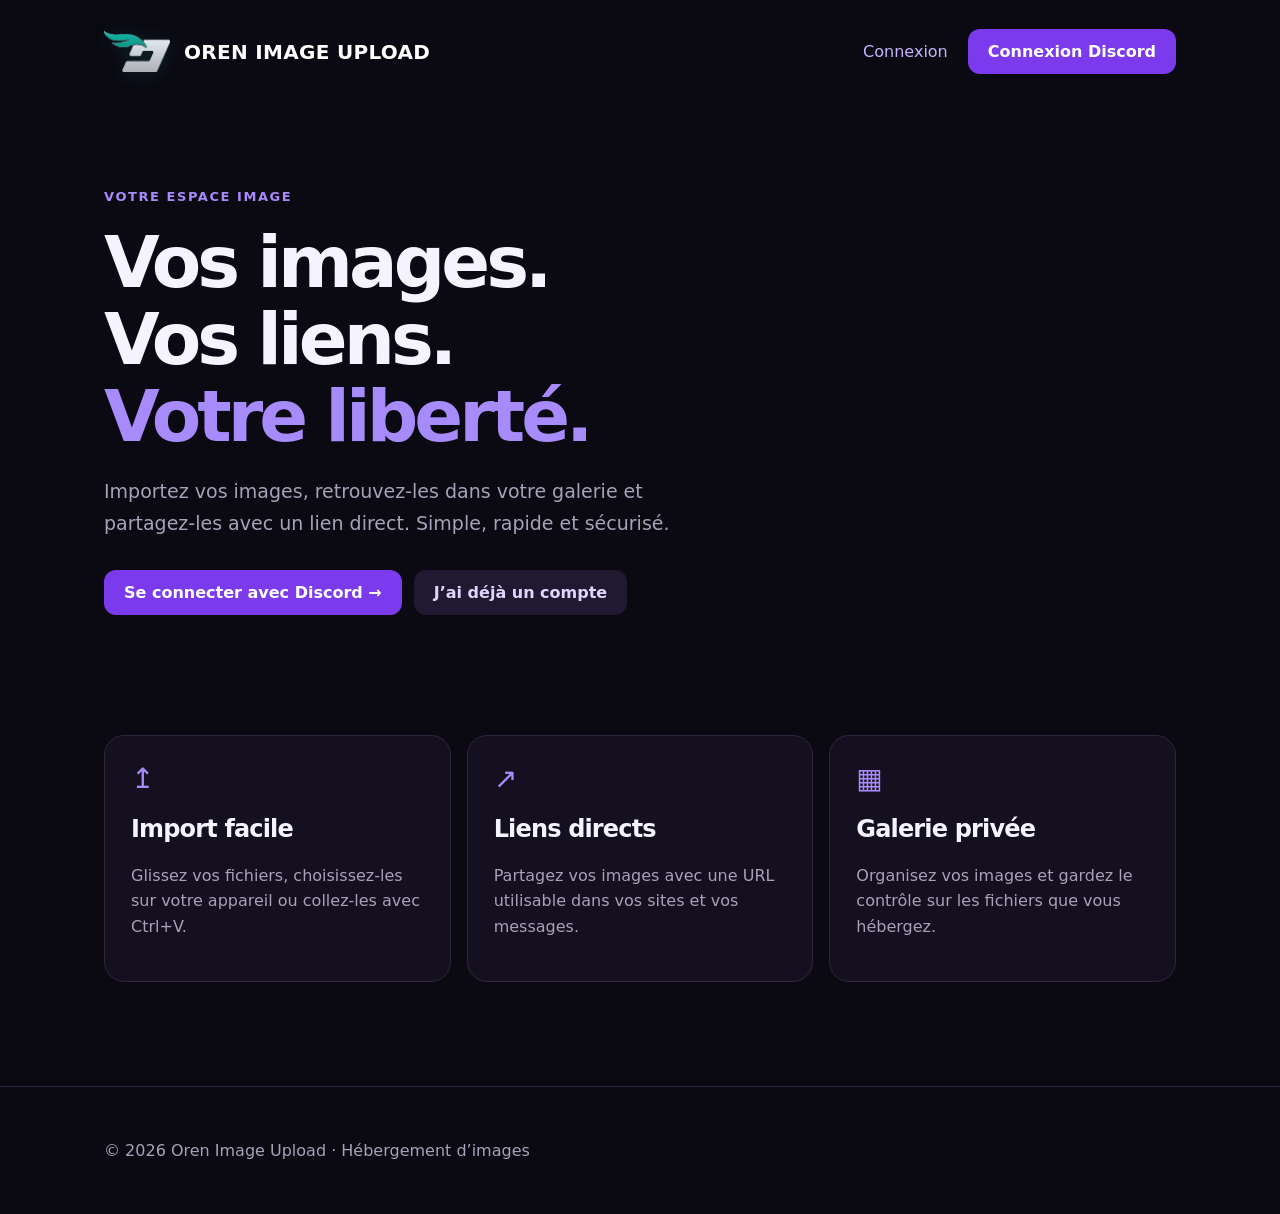
==== index.html @ ed7899fa "Add files via upload" ====
<!doctype html><html lang="fr"><head><meta charset="utf-8"><meta name="viewport" content="width=device-width,initial-scale=1"><meta name="theme-color" content="#0b0912"><link rel="icon" href="assets/favicon.png"><link rel="stylesheet" href="css/style.css"><title>Accueil — Oren Image Upload</title></head><body><div class="shell"><header><a class="brand" href="index.html"><img src="assets/oren-logo.png" alt="">OREN IMAGE UPLOAD</a><nav><a href="login.html">Connexion</a><a class="btn" href="login.html">Connexion Discord</a></nav></header><main><section class="hero"><div class="eyebrow">Votre espace image</div><h1>Vos images.<br>Vos liens.<br><span style="color:#a78bfa">Votre liberté.</span></h1><p class="muted">Importez vos images, retrouvez-les dans votre galerie et partagez-les avec un lien direct. Simple, rapide et sécurisé.</p><div class="actions"><a class="btn" href="login.html">Se connecter avec Discord →</a><a class="btn secondary" href="login.html">J’ai déjà un compte</a></div></section><section class="cards"><article class="card"><div class="symbol">↥</div><h2>Import facile</h2><p>Glissez vos fichiers, choisissez-les sur votre appareil ou collez-les avec Ctrl+V.</p></article><article class="card"><div class="symbol">↗</div><h2>Liens directs</h2><p>Partagez vos images avec une URL utilisable dans vos sites et vos messages.</p></article><article class="card"><div class="symbol">▦</div><h2>Galerie privée</h2><p>Organisez vos images et gardez le contrôle sur les fichiers que vous hébergez.</p></article></section></main></div><footer><div class="shell">© 2026 Oren Image Upload · Hébergement d’images</div></footer></body></html>
---- css/style.css ----
*{box-sizing:border-box}body{margin:0;background:#0b0912;color:#f5f3ff;font-family:Inter,system-ui,Arial,sans-serif}a{color:#c4b5fd;text-decoration:none}.shell{max-width:1120px;margin:auto;padding:24px}header{display:flex;justify-content:space-between;align-items:center;gap:20px}.brand{display:flex;align-items:center;gap:12px;font-weight:850;font-size:20px;color:white}.brand img{width:42px}nav{display:flex;gap:20px;align-items:center}.btn{display:inline-block;background:#7c3aed;color:white;border:0;border-radius:12px;padding:13px 20px;font:inherit;font-weight:650;cursor:pointer}.btn.secondary{background:#211831;color:#ddd6fe}.hero{padding:110px 0 85px;max-width:740px}.eyebrow{color:#a78bfa;font-weight:750;letter-spacing:.12em;text-transform:uppercase;font-size:13px}h1{font-size:clamp(40px,7vw,72px);letter-spacing:-.055em;line-height:1.07;margin:20px 0}h2{letter-spacing:-.035em}.muted{color:#a8a1b9;line-height:1.7}.hero p{font-size:19px;max-width:580px}.actions{display:flex;gap:12px;margin-top:30px;flex-wrap:wrap}.cards{display:grid;grid-template-columns:repeat(3,1fr);gap:16px;margin:35px 0 80px}.card,.panel{background:#151020;border:1px solid #30243f;border-radius:20px;padding:26px}.card .symbol{font-size:28px;color:#a78bfa}.card p{color:#a8a1b9;line-height:1.6}.auth{max-width:450px;margin:70px auto}.auth h1{font-size:36px}.field{display:block;margin:18px 0}.field span{display:block;margin-bottom:8px;color:#ddd6fe}.field input{width:100%;background:#0d0a15;border:1px solid #433551;border-radius:10px;color:white;padding:13px;font:inherit}.auth button{width:100%}.notice{margin-top:14px;color:#fbbf24}.drop{border:2px dashed #6d28d9;text-align:center;padding:55px 18px;border-radius:18px;background:#1b122c;cursor:pointer}.drop input{display:none}.gallery{display:grid;grid-template-columns:repeat(auto-fill,minmax(200px,1fr));gap:18px;margin-top:22px}.gallery img{width:100%;height:155px;object-fit:cover;border-radius:10px}.gallery .card{padding:12px}.small{font-size:13px}.tools{display:flex;gap:8px;flex-wrap:wrap;margin-top:10px}footer{border-top:1px solid #30243f;padding:30px 0;color:#a8a1b9}@media(max-width:700px){.cards{grid-template-columns:1fr}.hero{padding:65px 0}nav{gap:10px;font-size:14px}.shell{padding:18px}}
/* Identité Oren Image Upload — logo officiel */
.brand img{width:66px;height:55px;object-fit:contain;flex-shrink:0;filter:drop-shadow(0 2px 9px rgba(18,178,159,.16))}
.brand{gap:14px;letter-spacing:.015em}
@media(max-width:600px){.brand img{width:48px;height:44px}.brand{font-size:15px;gap:7px}header nav{gap:9px}}

.discord{background:#5865f2;width:100%;margin-top:20px}.discord:hover{background:#4752c4}
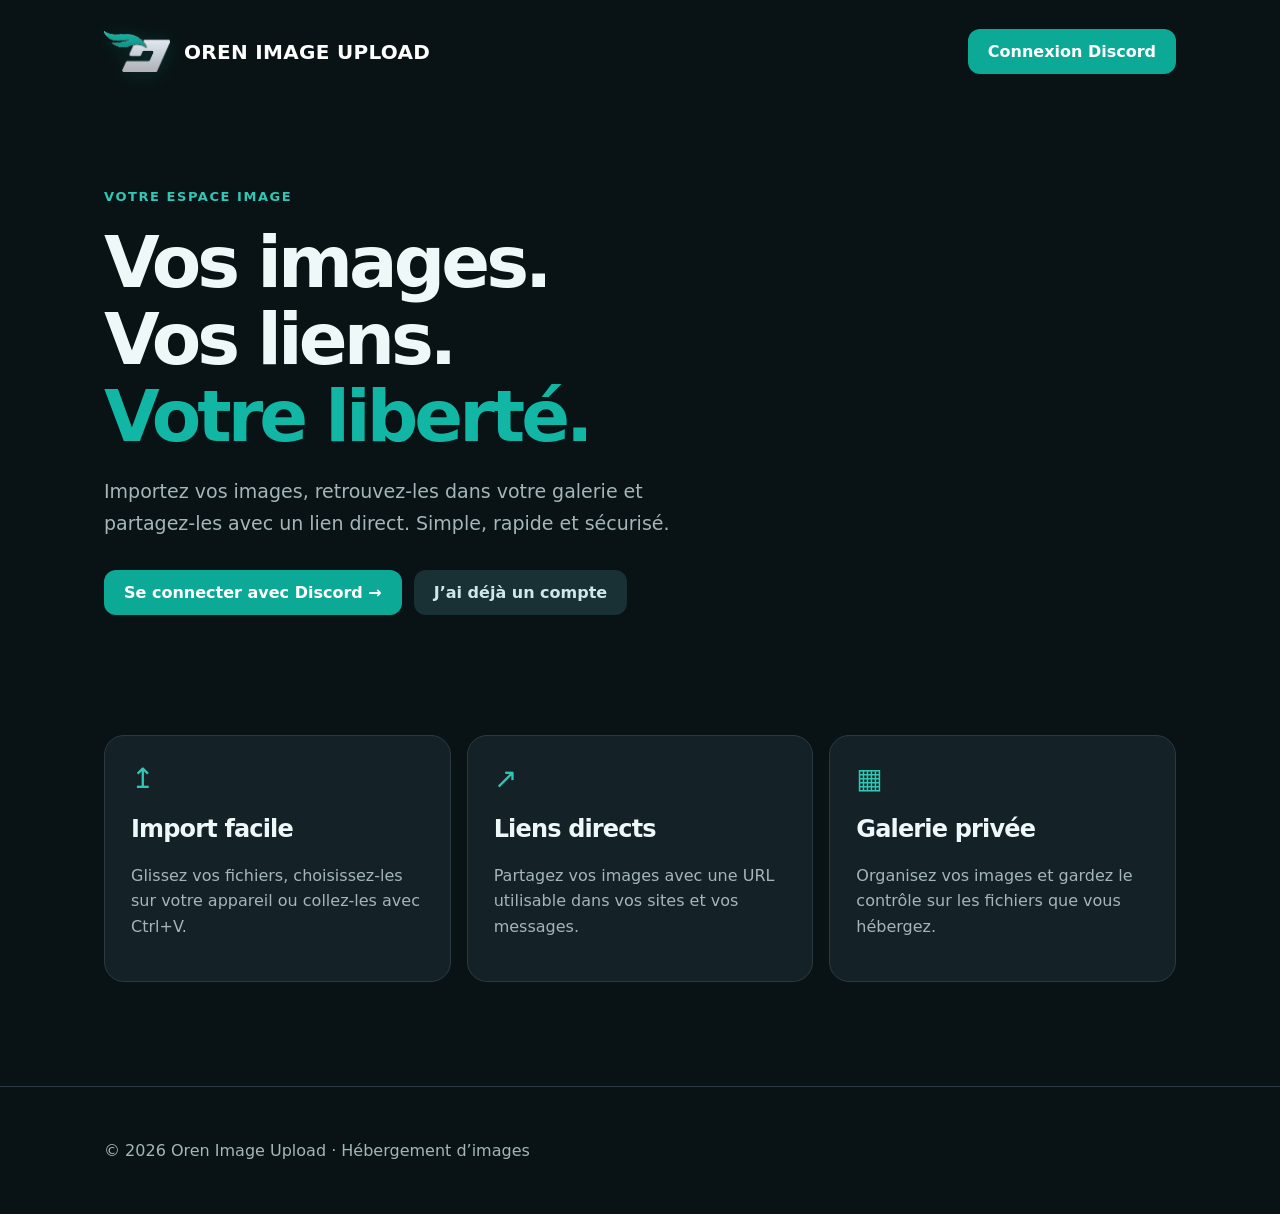
==== commit 798eaaf8: "Add files via upload" ====
--- a/index.html
+++ b/index.html
@@ -1 +1 @@
-<!doctype html><html lang="fr"><head><meta charset="utf-8"><meta name="viewport" content="width=device-width,initial-scale=1"><meta name="theme-color" content="#0b0912"><link rel="icon" href="assets/favicon.png"><link rel="stylesheet" href="css/style.css"><title>Accueil — Oren Image Upload</title></head><body><div class="shell"><header><a class="brand" href="index.html"><img src="assets/oren-logo.png" alt="">OREN IMAGE UPLOAD</a><nav><a href="login.html">Connexion</a><a class="btn" href="login.html">Connexion Discord</a></nav></header><main><section class="hero"><div class="eyebrow">Votre espace image</div><h1>Vos images.<br>Vos liens.<br><span style="color:#a78bfa">Votre liberté.</span></h1><p class="muted">Importez vos images, retrouvez-les dans votre galerie et partagez-les avec un lien direct. Simple, rapide et sécurisé.</p><div class="actions"><a class="btn" href="login.html">Se connecter avec Discord →</a><a class="btn secondary" href="login.html">J’ai déjà un compte</a></div></section><section class="cards"><article class="card"><div class="symbol">↥</div><h2>Import facile</h2><p>Glissez vos fichiers, choisissez-les sur votre appareil ou collez-les avec Ctrl+V.</p></article><article class="card"><div class="symbol">↗</div><h2>Liens directs</h2><p>Partagez vos images avec une URL utilisable dans vos sites et vos messages.</p></article><article class="card"><div class="symbol">▦</div><h2>Galerie privée</h2><p>Organisez vos images et gardez le contrôle sur les fichiers que vous hébergez.</p></article></section></main></div><footer><div class="shell">© 2026 Oren Image Upload · Hébergement d’images</div></footer></body></html>+<!doctype html><html lang="fr"><head><meta charset="utf-8"><meta name="viewport" content="width=device-width,initial-scale=1"><meta name="theme-color" content="#0b0912"><link rel="icon" href="assets/favicon.png"><link rel="stylesheet" href="css/style.css"><title>Accueil — Oren Image Upload</title></head><body><div class="shell"><header><a class="brand" href="index.html"><img src="assets/oren-logo.png" alt="">OREN IMAGE UPLOAD</a><nav><a class="btn" href="login.html">Connexion Discord</a></nav></header><main><section class="hero"><div class="eyebrow">Votre espace image</div><h1>Vos images.<br>Vos liens.<br><span style="color:#11B6A4">Votre liberté.</span></h1><p class="muted">Importez vos images, retrouvez-les dans votre galerie et partagez-les avec un lien direct. Simple, rapide et sécurisé.</p><div class="actions"><a class="btn" href="login.html">Se connecter avec Discord →</a><a class="btn secondary" href="login.html">J’ai déjà un compte</a></div></section><section class="cards"><article class="card"><div class="symbol">↥</div><h2>Import facile</h2><p>Glissez vos fichiers, choisissez-les sur votre appareil ou collez-les avec Ctrl+V.</p></article><article class="card"><div class="symbol">↗</div><h2>Liens directs</h2><p>Partagez vos images avec une URL utilisable dans vos sites et vos messages.</p></article><article class="card"><div class="symbol">▦</div><h2>Galerie privée</h2><p>Organisez vos images et gardez le contrôle sur les fichiers que vous hébergez.</p></article></section></main></div><footer><div class="shell">© 2026 Oren Image Upload · Hébergement d’images</div></footer></body></html>
--- a/css/style.css
+++ b/css/style.css
@@ -1,7 +1,13 @@
-*{box-sizing:border-box}body{margin:0;background:#0b0912;color:#f5f3ff;font-family:Inter,system-ui,Arial,sans-serif}a{color:#c4b5fd;text-decoration:none}.shell{max-width:1120px;margin:auto;padding:24px}header{display:flex;justify-content:space-between;align-items:center;gap:20px}.brand{display:flex;align-items:center;gap:12px;font-weight:850;font-size:20px;color:white}.brand img{width:42px}nav{display:flex;gap:20px;align-items:center}.btn{display:inline-block;background:#7c3aed;color:white;border:0;border-radius:12px;padding:13px 20px;font:inherit;font-weight:650;cursor:pointer}.btn.secondary{background:#211831;color:#ddd6fe}.hero{padding:110px 0 85px;max-width:740px}.eyebrow{color:#a78bfa;font-weight:750;letter-spacing:.12em;text-transform:uppercase;font-size:13px}h1{font-size:clamp(40px,7vw,72px);letter-spacing:-.055em;line-height:1.07;margin:20px 0}h2{letter-spacing:-.035em}.muted{color:#a8a1b9;line-height:1.7}.hero p{font-size:19px;max-width:580px}.actions{display:flex;gap:12px;margin-top:30px;flex-wrap:wrap}.cards{display:grid;grid-template-columns:repeat(3,1fr);gap:16px;margin:35px 0 80px}.card,.panel{background:#151020;border:1px solid #30243f;border-radius:20px;padding:26px}.card .symbol{font-size:28px;color:#a78bfa}.card p{color:#a8a1b9;line-height:1.6}.auth{max-width:450px;margin:70px auto}.auth h1{font-size:36px}.field{display:block;margin:18px 0}.field span{display:block;margin-bottom:8px;color:#ddd6fe}.field input{width:100%;background:#0d0a15;border:1px solid #433551;border-radius:10px;color:white;padding:13px;font:inherit}.auth button{width:100%}.notice{margin-top:14px;color:#fbbf24}.drop{border:2px dashed #6d28d9;text-align:center;padding:55px 18px;border-radius:18px;background:#1b122c;cursor:pointer}.drop input{display:none}.gallery{display:grid;grid-template-columns:repeat(auto-fill,minmax(200px,1fr));gap:18px;margin-top:22px}.gallery img{width:100%;height:155px;object-fit:cover;border-radius:10px}.gallery .card{padding:12px}.small{font-size:13px}.tools{display:flex;gap:8px;flex-wrap:wrap;margin-top:10px}footer{border-top:1px solid #30243f;padding:30px 0;color:#a8a1b9}@media(max-width:700px){.cards{grid-template-columns:1fr}.hero{padding:65px 0}nav{gap:10px;font-size:14px}.shell{padding:18px}}
+*{box-sizing:border-box}body{margin:0;background:#091315;color:#eff8f8;font-family:Inter,system-ui,Arial,sans-serif}a{color:#8be0d4;text-decoration:none}.shell{max-width:1120px;margin:auto;padding:24px}header{display:flex;justify-content:space-between;align-items:center;gap:20px}.brand{display:flex;align-items:center;gap:12px;font-weight:850;font-size:20px;color:white}.brand img{width:42px}nav{display:flex;gap:20px;align-items:center}.btn{display:inline-block;background:#0da997;color:white;border:0;border-radius:12px;padding:13px 20px;font:inherit;font-weight:650;cursor:pointer}.btn.secondary{background:#193035;color:#d1e6e8}.hero{padding:110px 0 85px;max-width:740px}.eyebrow{color:#30c8b5;font-weight:750;letter-spacing:.12em;text-transform:uppercase;font-size:13px}h1{font-size:clamp(40px,7vw,72px);letter-spacing:-.055em;line-height:1.07;margin:20px 0}h2{letter-spacing:-.035em}.muted{color:#a4b6ba;line-height:1.7}.hero p{font-size:19px;max-width:580px}.actions{display:flex;gap:12px;margin-top:30px;flex-wrap:wrap}.cards{display:grid;grid-template-columns:repeat(3,1fr);gap:16px;margin:35px 0 80px}.card,.panel{background:#142126;border:1px solid #2b3a42;border-radius:20px;padding:26px}.card .symbol{font-size:28px;color:#30c8b5}.card p{color:#a4b6ba;line-height:1.6}.auth{max-width:450px;margin:70px auto}.auth h1{font-size:36px}.field{display:block;margin:18px 0}.field span{display:block;margin-bottom:8px;color:#d1e6e8}.field input{width:100%;background:#0d0a15;border:1px solid #3c5960;border-radius:10px;color:white;padding:13px;font:inherit}.auth button{width:100%}.notice{margin-top:14px;color:#fbbf24}.drop{border:2px dashed #11b6a4;text-align:center;padding:55px 18px;border-radius:18px;background:#112d30;cursor:pointer}.drop input{display:none}.gallery{display:grid;grid-template-columns:repeat(auto-fill,minmax(200px,1fr));gap:18px;margin-top:22px}.gallery img{width:100%;height:155px;object-fit:cover;border-radius:10px}.gallery .card{padding:12px}.small{font-size:13px}.tools{display:flex;gap:8px;flex-wrap:wrap;margin-top:10px}footer{border-top:1px solid #2b3a42;padding:30px 0;color:#a4b6ba}@media(max-width:700px){.cards{grid-template-columns:1fr}.hero{padding:65px 0}nav{gap:10px;font-size:14px}.shell{padding:18px}}
 /* Identité Oren Image Upload — logo officiel */
 .brand img{width:66px;height:55px;object-fit:contain;flex-shrink:0;filter:drop-shadow(0 2px 9px rgba(18,178,159,.16))}
 .brand{gap:14px;letter-spacing:.015em}
 @media(max-width:600px){.brand img{width:48px;height:44px}.brand{font-size:15px;gap:7px}header nav{gap:9px}}
 
 .discord{background:#5865f2;width:100%;margin-top:20px}.discord:hover{background:#4752c4}
+
+/* Palette officielle Oren : turquoise et gris argenté */
+:root{color-scheme:dark;--oren-turquoise:#11b6a4;--oren-silver:#bfcbd0;--oren-bg:#091315}
+.btn:not(.discord):not(.danger):hover{background:#079888;color:#fff}
+a:hover{color:#b7f5eb}
+.btn:focus-visible,input:focus-visible,select:focus-visible{outline:2px solid #3ed5c3;outline-offset:3px}
